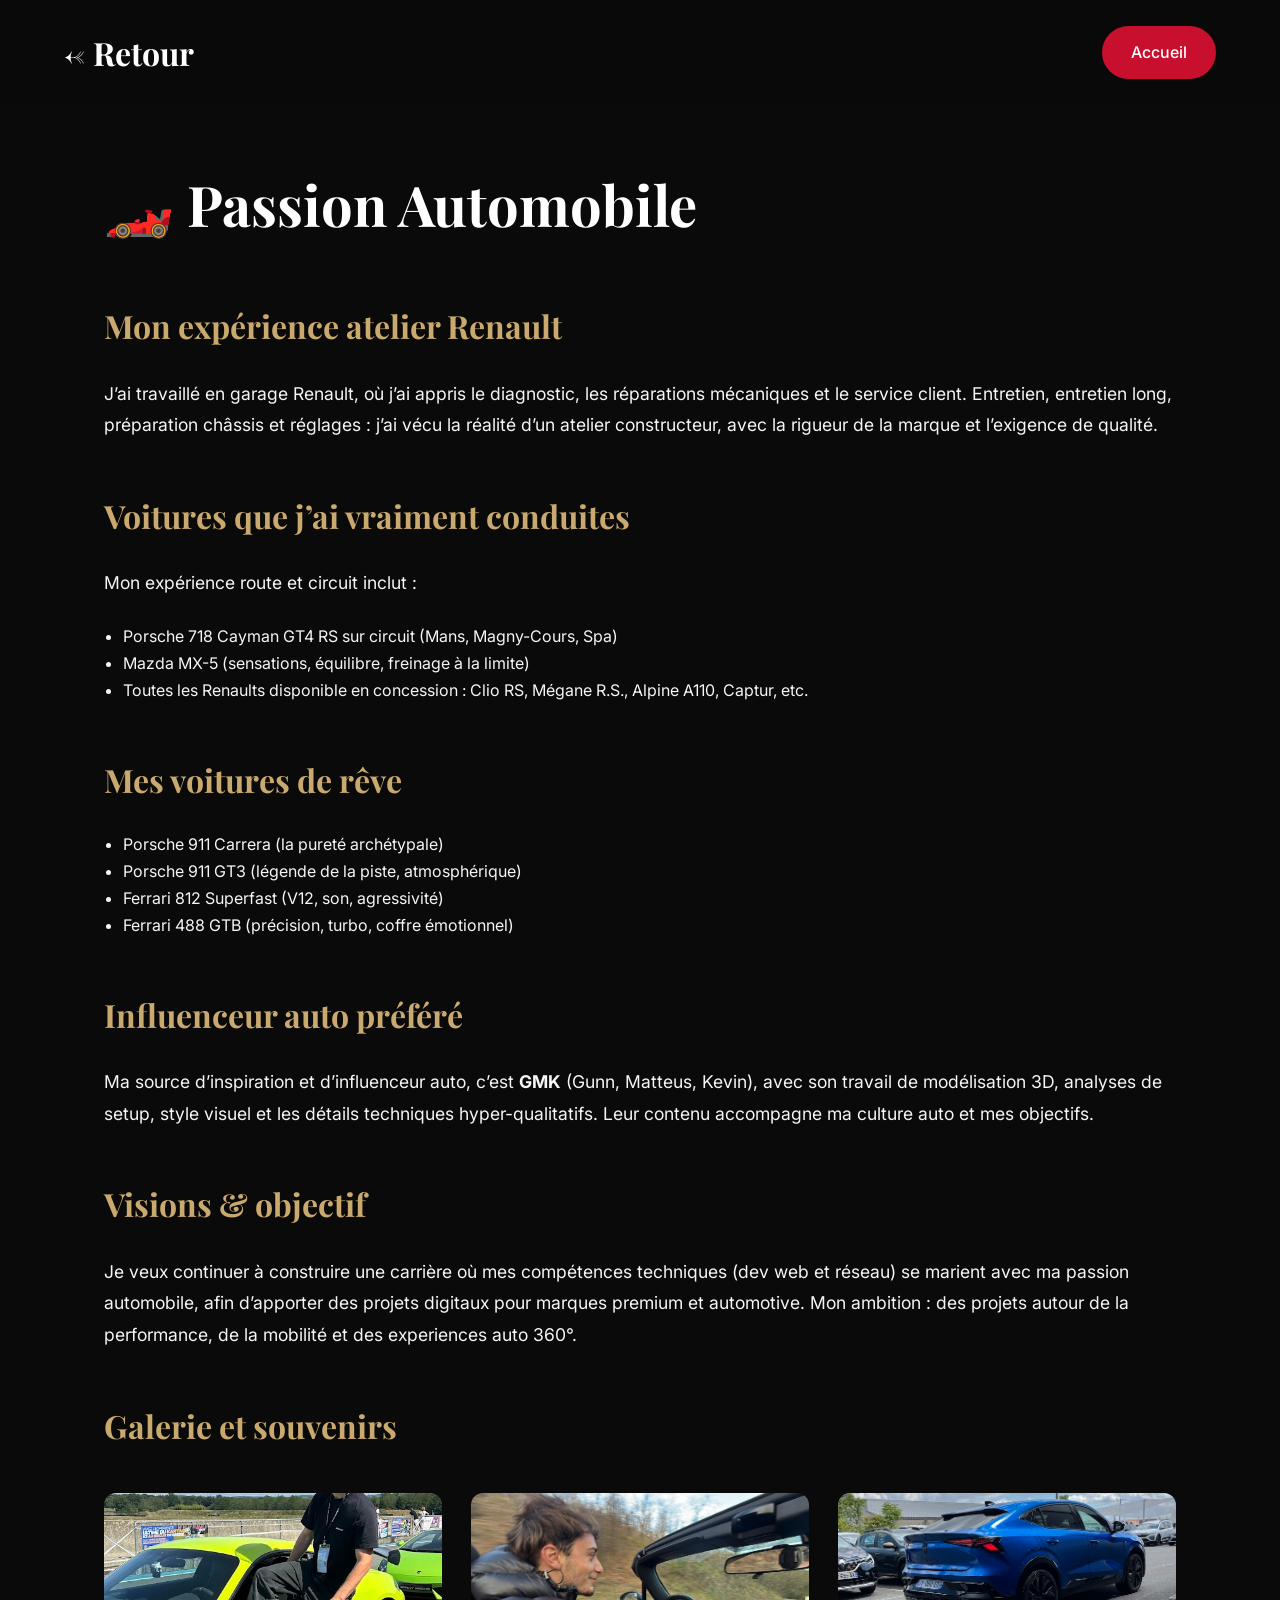
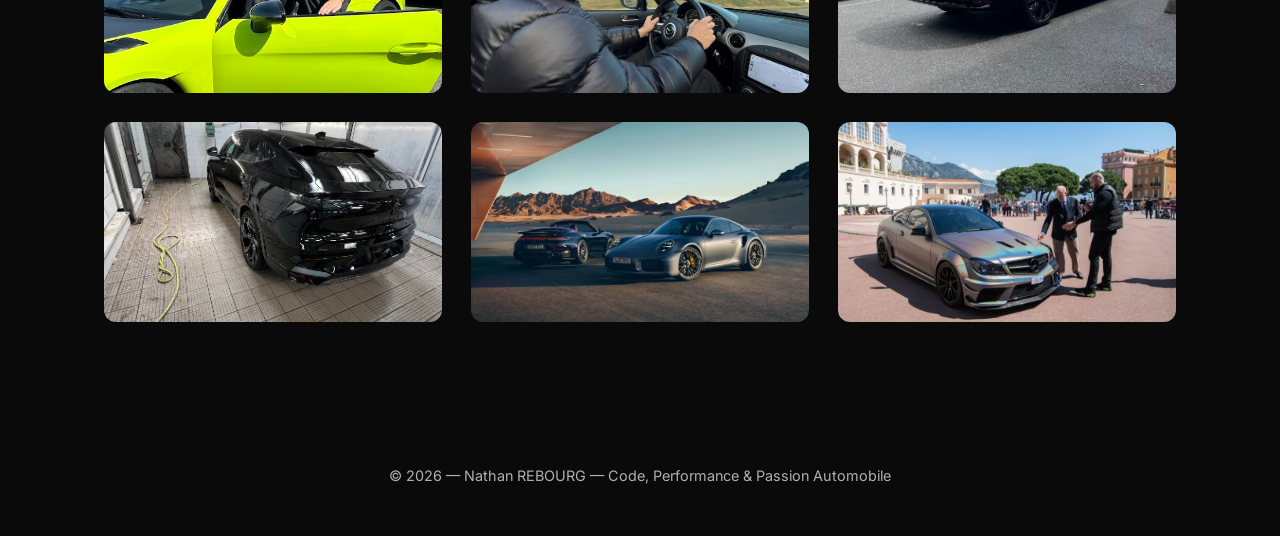
==== pages/automobile.html @ e1d22de0 "Mise à jour du portfolio: ajout des assets et pages" ====
<!DOCTYPE html>
<html lang="fr">
<head>
  <meta charset="UTF-8" />
  <meta name="viewport" content="width=device-width, initial-scale=1.0"/>
  <title>Passion Automobile - Nathan REBOURG</title>
  <link rel="preconnect" href="https://fonts.googleapis.com">
  <link rel="preconnect" href="https://fonts.gstatic.com" crossorigin>
  <link href="https://fonts.googleapis.com/css2?family=Playfair+Display:ital,wght@0,400;0,500;0,700;1,400&family=Inter:wght@300;400;500;600&display=swap" rel="stylesheet">
  <style>
    :root {
      --primary: #c8102e;
      --dark: #0a0a0a;
      --gray: #1e1e1e;
      --gold: #c9a96e;
      --light: #f5f5f5;
      --dim: #b0b0b0;
      --transition: all 0.4s ease;
    }
    * { margin:0; padding:0; box-sizing:border-box; }
    html { scroll-behavior: smooth; }
    body {
      font-family: 'Inter', sans-serif;
      background: var(--dark);
      color: var(--light);
      line-height: 1.7;
    }
    header {
      position: fixed;
      top: 0; left: 0; width: 100%;
      z-index: 1000;
      padding: 1.6rem 5%;
      display: flex;
      justify-content: space-between;
      align-items: center;
      background: rgba(10,10,10,0.95);
      backdrop-filter: blur(12px);
    }
    .logo {
      font-family: 'Playfair Display', serif;
      font-size: 2rem;
      font-weight: 700;
      color: white;
      text-decoration: none;
    }
    .back-btn {
      background: var(--primary);
      color: white;
      padding: 0.8rem 1.8rem;
      border-radius: 50px;
      text-decoration: none;
      font-weight: 500;
      transition: var(--transition);
    }
    .back-btn:hover {
      background: #a00d24;
      transform: translateY(-2px);
    }
    section {
      padding: 12vh 5% 6vh;
      max-width: 1200px;
      margin: 0 auto;
    }
    h1 {
      font-family: 'Playfair Display', serif;
      font-size: 3.5rem;
      margin-top: 3rem;
      margin-bottom: 2rem;
      color: white;
    }
    h2 {
      font-family: 'Playfair Display', serif;
      font-size: 2rem;
      margin-top: 3rem;
      margin-bottom: 1.5rem;
      color: var(--gold);
    }
    p {
      font-size: 1.1rem;
      margin-bottom: 1.5rem;
      color: var(--light);
      line-height: 1.8;
    }
    .gallery {
      display: grid;
      grid-template-columns: repeat(auto-fit, minmax(280px, 1fr));
      gap: 1.8rem;
      margin: 2.5rem 0;
    }
    .gallery img {
      width: 100%;
      border-radius: 12px;
      object-fit: cover;
      height: 200px;
      transition: var(--transition);
    }
    .gallery img:hover {
      transform: scale(1.05);
      box-shadow: 0 10px 35px rgba(200,16,46,0.3);
    }
    .car-card {
      background: var(--gray);
      border: 2px solid rgba(201,169,110,0.2);
      border-radius: 12px;
      padding: 2rem;
      margin: 1.5rem 0;
    }
    .car-card h3 {
      color: var(--primary);
      font-size: 1.4rem;
      margin-bottom: 0.5rem;
    }
    .specs {
      display: grid;
      grid-template-columns: repeat(auto-fit, minmax(150px, 1fr));
      gap: 1rem;
      margin-top: 1rem;
      font-size: 0.95rem;
      color: var(--dim);
    }
    .specs div {
      padding: 0.8rem;
      background: rgba(200,16,46,0.1);
      border-radius: 6px;
      border-left: 3px solid var(--primary);
    }
    footer {
      text-align: center;
      padding: 3rem;
      color: var(--dim);
      font-size: 0.9rem;
    }
  </style>
</head>
<body>

<header>
  <a href="../index.html" class="logo">← Retour</a>
  <a href="../index.html" class="back-btn">Accueil</a>
</header>

<section>
  <h1>🏎️ Passion Automobile</h1>
  
  <h2>Mon expérience atelier Renault</h2>
  <p>
    J’ai travaillé en garage Renault, où j’ai appris le diagnostic, les réparations mécaniques et le service client.
    Entretien, entretien long, préparation châssis et réglages : j’ai vécu la réalité d’un atelier constructeur, 
    avec la rigueur de la marque et l’exigence de qualité.
  </p>

  <h2>Voitures que j’ai vraiment conduites</h2>
  <p>
    Mon expérience route et circuit inclut :
  </p>
  <ul style="margin-left:1.2rem; color:var(--light);">
    <li>Porsche 718 Cayman GT4 RS sur circuit (Mans, Magny-Cours, Spa)</li>
    <li>Mazda MX-5 (sensations, équilibre, freinage à la limite)</li>
    <li>Toutes les Renaults disponible en concession : Clio RS, Mégane R.S., Alpine A110, Captur, etc.</li>
  </ul>

  <h2>Mes voitures de rêve</h2>
  <ul style="margin-left:1.2rem; color:var(--light);">
    <li>Porsche 911 Carrera (la pureté archétypale)</li>
    <li>Porsche 911 GT3 (légende de la piste, atmosphérique)</li>
    <li>Ferrari 812 Superfast (V12, son, agressivité)</li>
    <li>Ferrari 488 GTB (précision, turbo, coffre émotionnel)</li>
  </ul>

  <h2>Influenceur auto préféré</h2>
  <p>
    Ma source d’inspiration et d’influenceur auto, c’est <strong>GMK</strong> (Gunn, Matteus, Kevin), avec son travail de modélisation 3D, 
    analyses de setup, style visuel et les détails techniques hyper-qualitatifs. Leur contenu accompagne ma culture auto et mes objectifs.
  </p>

  <h2>Visions & objectif</h2>
  <p>
    Je veux continuer à construire une carrière où mes compétences techniques (dev web et réseau) se marient avec ma passion automobile, 
    afin d’apporter des projets digitaux pour marques premium et automotive. Mon ambition : des projets autour de la performance, de la mobilité 
    et des experiences auto 360°.
  </p>

  <h2>Galerie et souvenirs</h2>
  <div class="gallery">
    <img src="../assets/GT4RS.jpg" alt="Porsche GT4RS" />
    <img src="../assets/mx5.jpg" alt="Mazda MX5" />
    <img src="../assets/rafale.jpg" alt="Atelier Renault" />
    <img src="../assets/rafale2.jpg" alt="Rafale Renault" />
    <img src="../assets/turbos.webp" alt="Rêve TurboS" />
    <img src="../assets/gmk.webp" alt="Influenceur GMK" />
  </div>
</section>

<footer>
  © 2026 — Nathan REBOURG — Code, Performance & Passion Automobile
</footer>

</body>
</html>
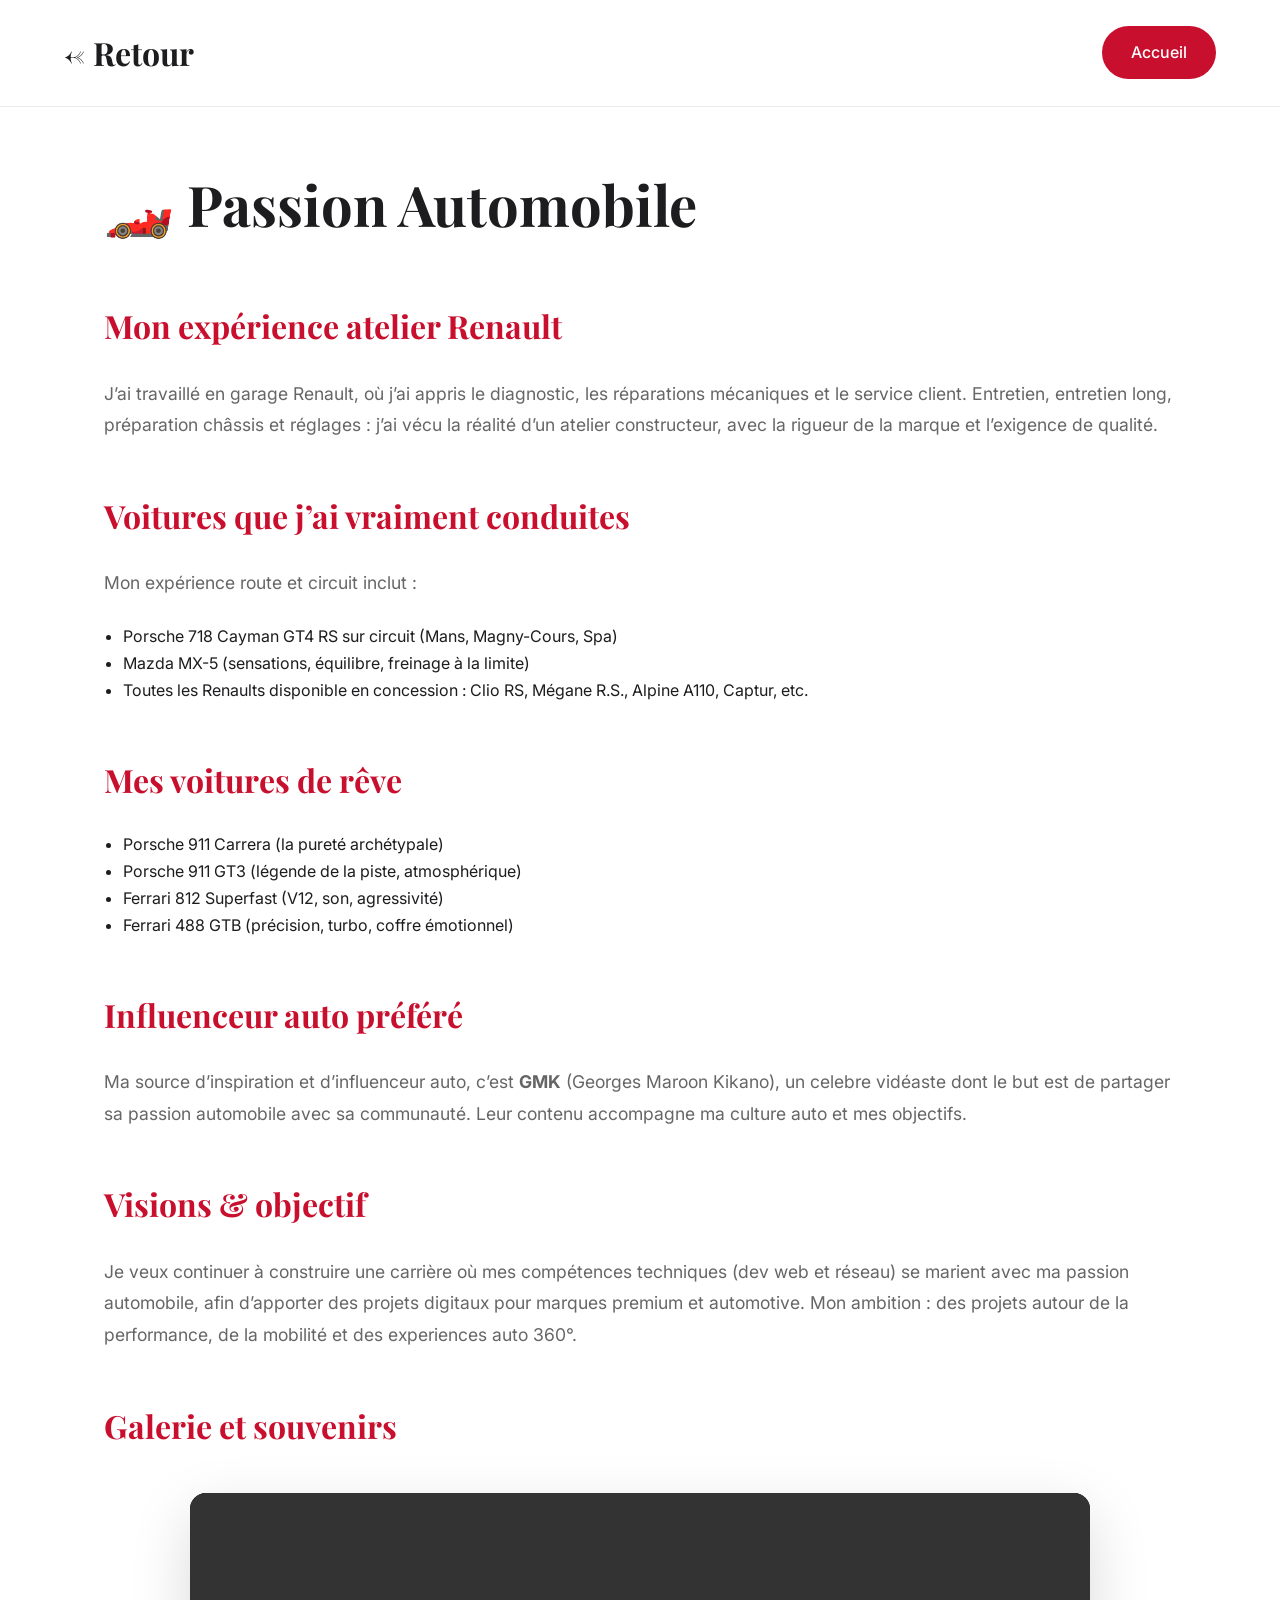
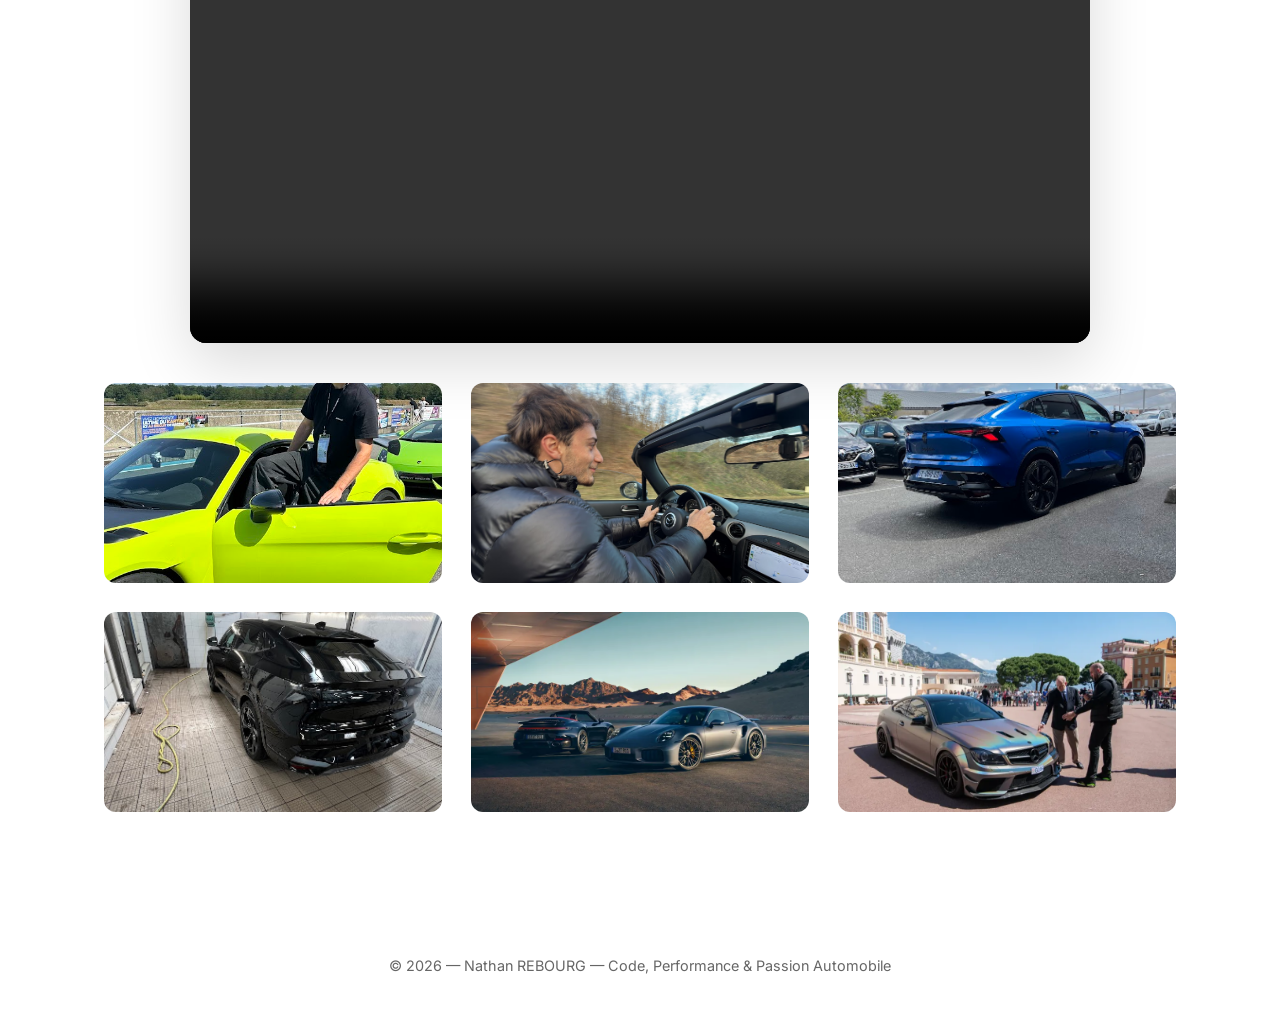
==== commit 23853b15: "Finalisation du portfolio: nouvelle page Musique, overlays galeries, page Sport améliorée, vidéo GT4" ====
--- a/pages/automobile.html
+++ b/pages/automobile.html
@@ -10,12 +10,11 @@
   <style>
     :root {
       --primary: #c8102e;
-      --dark: #0a0a0a;
-      --gray: #1e1e1e;
-      --gold: #c9a96e;
-      --light: #f5f5f5;
-      --dim: #b0b0b0;
-      --transition: all 0.4s ease;
+      --dark: #ffffff;
+      --gray: #f5f5f7;
+      --light: #1d1d1f;
+      --dim: #666666;
+      --transition: all 0.4s cubic-bezier(0.25, 0.46, 0.45, 0.94);
     }
     * { margin:0; padding:0; box-sizing:border-box; }
     html { scroll-behavior: smooth; }
@@ -33,14 +32,15 @@
       display: flex;
       justify-content: space-between;
       align-items: center;
-      background: rgba(10,10,10,0.95);
+      background: rgba(255,255,255,0.85);
       backdrop-filter: blur(12px);
+      border-bottom: 1px solid rgba(0,0,0,0.08);
     }
     .logo {
       font-family: 'Playfair Display', serif;
       font-size: 2rem;
       font-weight: 700;
-      color: white;
+      color: #1d1d1f;
       text-decoration: none;
     }
     .back-btn {
@@ -66,19 +66,19 @@
       font-size: 3.5rem;
       margin-top: 3rem;
       margin-bottom: 2rem;
-      color: white;
+      color: #1d1d1f;
     }
     h2 {
       font-family: 'Playfair Display', serif;
       font-size: 2rem;
       margin-top: 3rem;
       margin-bottom: 1.5rem;
-      color: var(--gold);
+      color: var(--primary);
     }
     p {
       font-size: 1.1rem;
       margin-bottom: 1.5rem;
-      color: var(--light);
+      color: var(--dim);
       line-height: 1.8;
     }
     .gallery {
@@ -124,6 +124,26 @@
       border-radius: 6px;
       border-left: 3px solid var(--primary);
     }
+    .video-container {
+      position: relative;
+      width: 100%;
+      max-width: 900px;
+      margin: 2.5rem auto;
+      border-radius: 16px;
+      overflow: hidden;
+      box-shadow: 0 20px 60px rgba(0,0,0,0.15);
+      transition: var(--transition);
+    }
+    .video-container:hover {
+      box-shadow: 0 30px 80px rgba(200,16,46,0.25);
+      transform: translateY(-4px);
+    }
+    .video-container video {
+      width: 100%;
+      height: auto;
+      display: block;
+      background: #000;
+    }
     footer {
       text-align: center;
       padding: 3rem;
@@ -169,8 +189,7 @@
 
   <h2>Influenceur auto préféré</h2>
   <p>
-    Ma source d’inspiration et d’influenceur auto, c’est <strong>GMK</strong> (Gunn, Matteus, Kevin), avec son travail de modélisation 3D, 
-    analyses de setup, style visuel et les détails techniques hyper-qualitatifs. Leur contenu accompagne ma culture auto et mes objectifs.
+    Ma source d’inspiration et d’influenceur auto, c’est <strong>GMK</strong> (Georges Maroon Kikano), un celebre vidéaste dont le but est de partager sa passion automobile avec sa communauté. Leur contenu accompagne ma culture auto et mes objectifs.
   </p>
 
   <h2>Visions & objectif</h2>
@@ -181,6 +200,15 @@
   </p>
 
   <h2>Galerie et souvenirs</h2>
+  
+  <div class="video-container">
+    <video controls controlsList="nodownload" style="width:100%; height:auto; background:#000;">
+      <source src="../assets/VIDEO_GT4RS.mov" type="video/quicktime">
+      <source src="../assets/VIDEO_GT4RS.mov" type="video/mp4">
+      <p>Votre navigateur ne supporte pas la balise vidéo. <a href="../assets/VIDEO_GT4RS.mov" download>Téléchargez la vidéo</a></p>
+    </video>
+  </div>
+
   <div class="gallery">
     <img src="../assets/GT4RS.jpg" alt="Porsche GT4RS" />
     <img src="../assets/mx5.jpg" alt="Mazda MX5" />
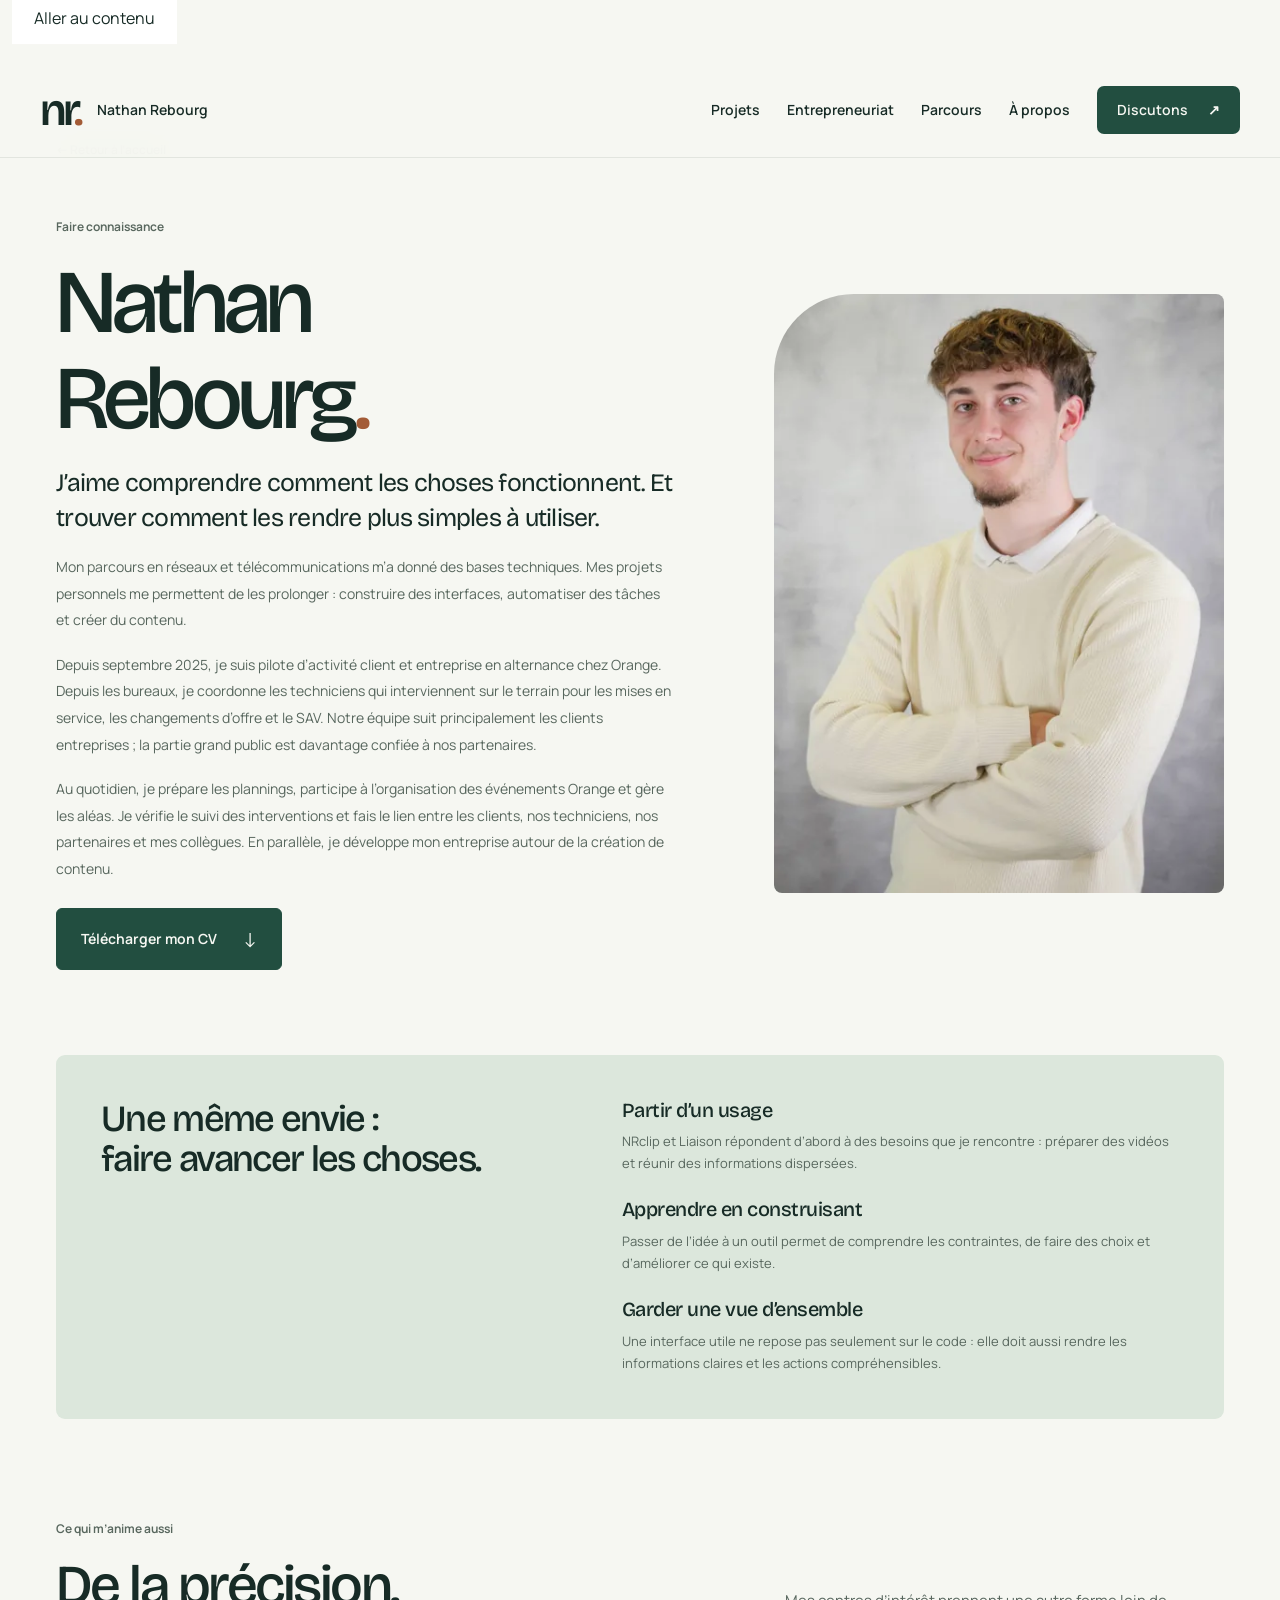
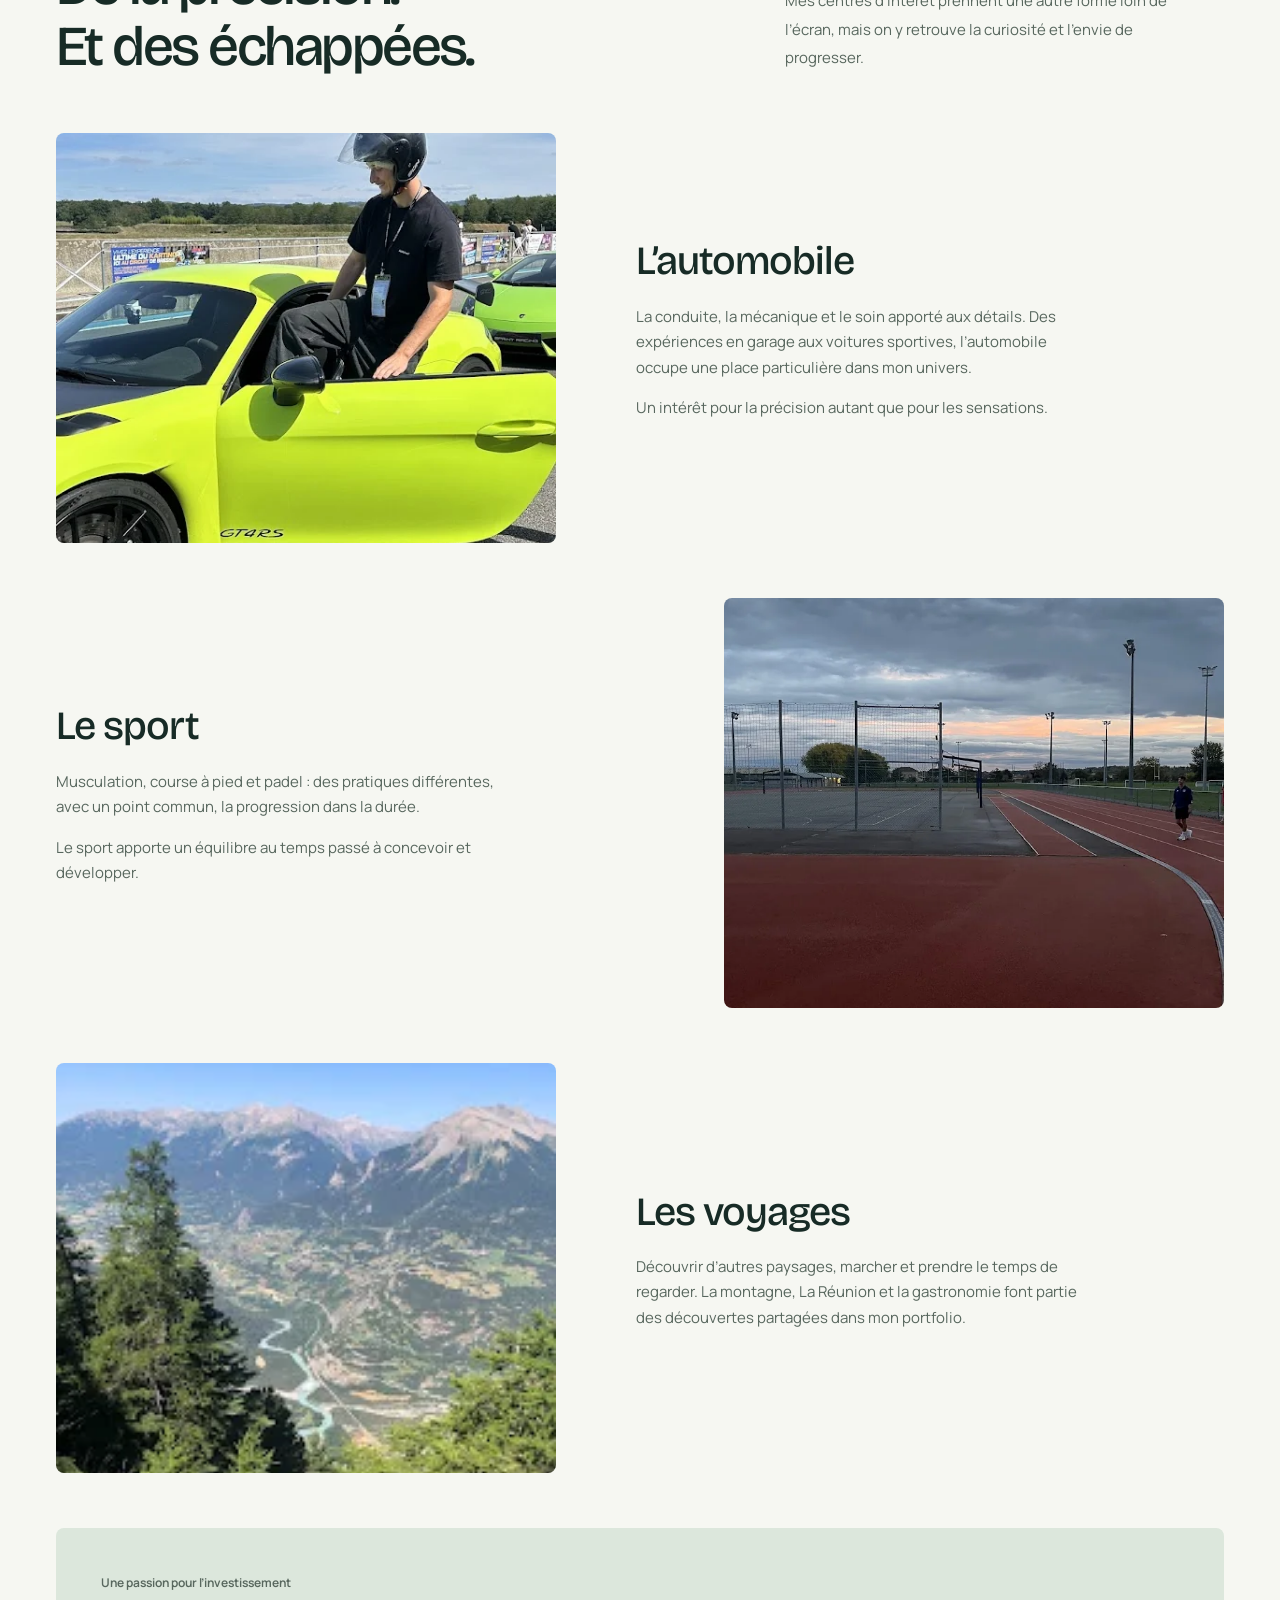
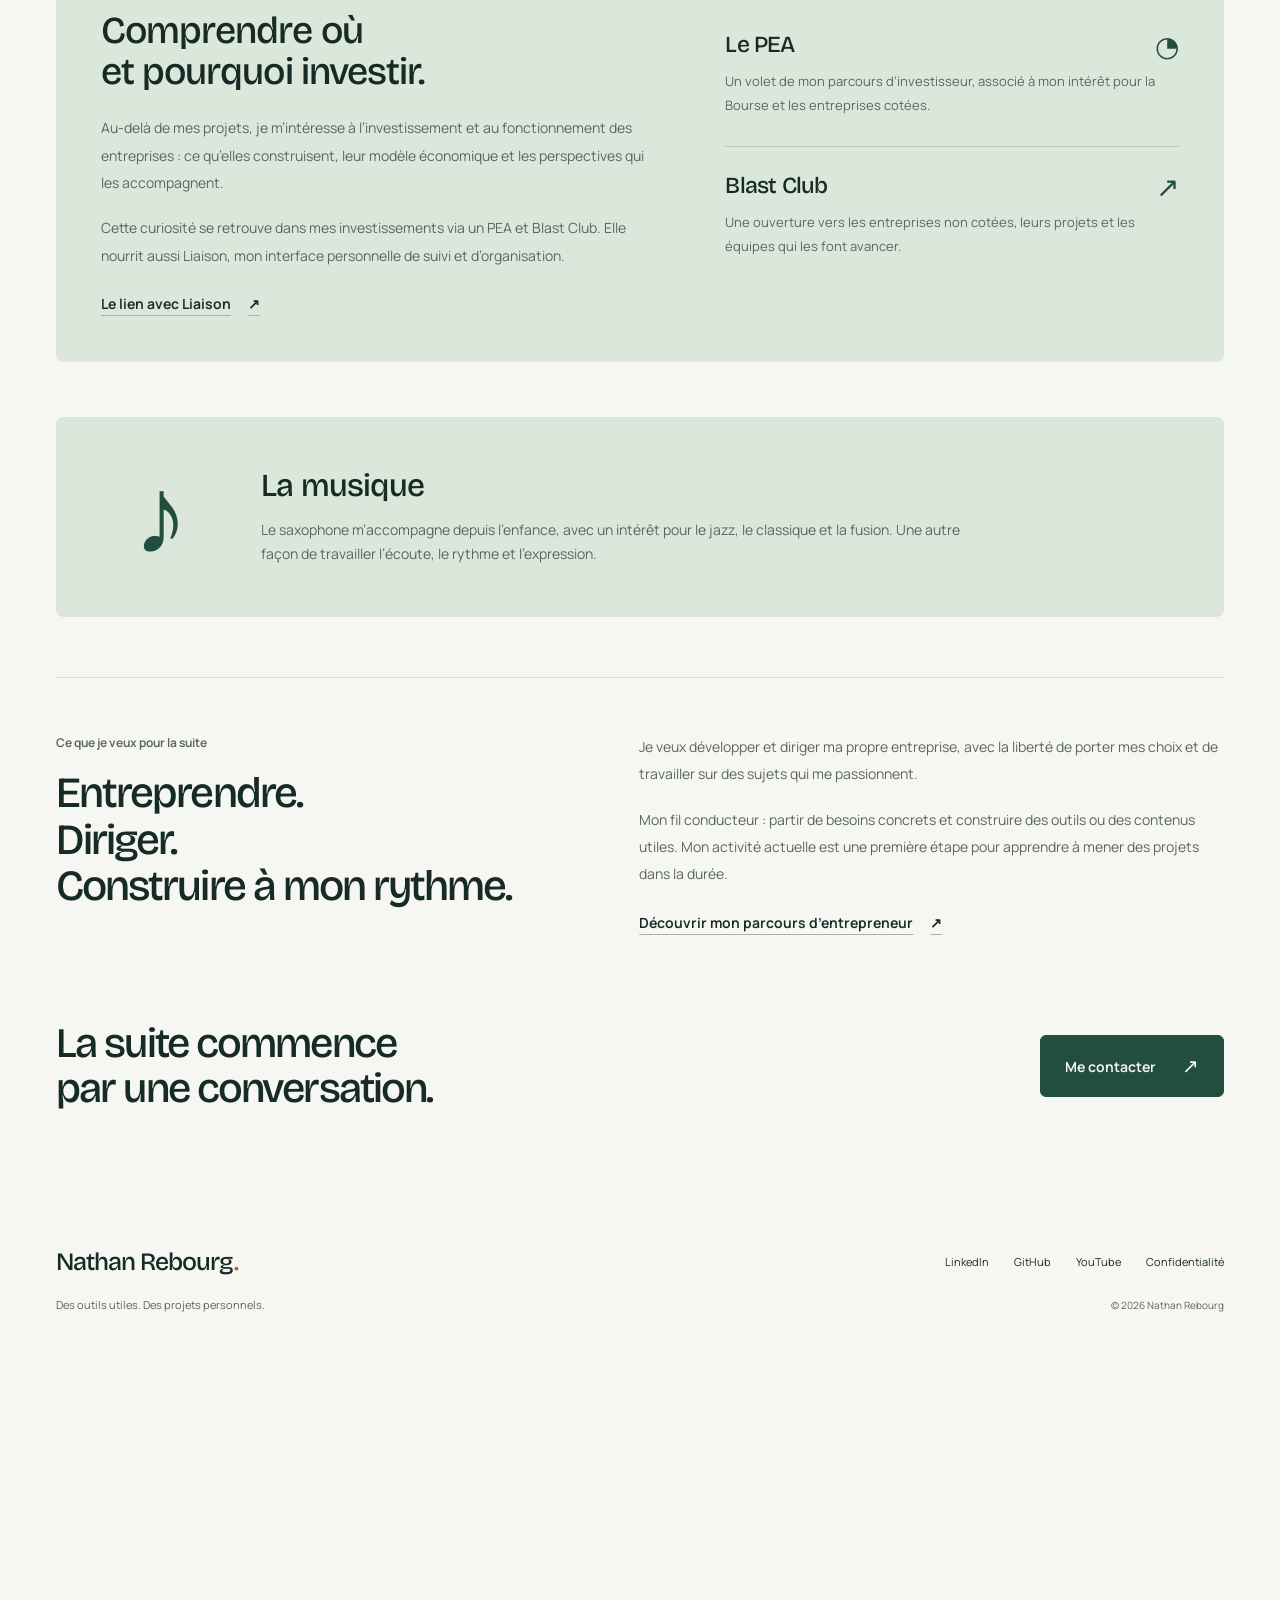
==== commit fc2c0767: "Add files via upload" ====
--- a/pages/automobile.html
+++ b/pages/automobile.html
@@ -1,227 +1 @@
-<!DOCTYPE html>
-<html lang="fr">
-<head>
-  <meta charset="UTF-8" />
-  <meta name="viewport" content="width=device-width, initial-scale=1.0"/>
-  <title>Passion Automobile - Nathan REBOURG</title>
-  <link rel="preconnect" href="https://fonts.googleapis.com">
-  <link rel="preconnect" href="https://fonts.gstatic.com" crossorigin>
-  <link href="https://fonts.googleapis.com/css2?family=Playfair+Display:ital,wght@0,400;0,500;0,700;1,400&family=Inter:wght@300;400;500;600&display=swap" rel="stylesheet">
-  <style>
-    :root {
-      --primary: #c8102e;
-      --dark: #ffffff;
-      --gray: #f5f5f7;
-      --light: #1d1d1f;
-      --dim: #666666;
-      --transition: all 0.4s cubic-bezier(0.25, 0.46, 0.45, 0.94);
-    }
-    * { margin:0; padding:0; box-sizing:border-box; }
-    html { scroll-behavior: smooth; }
-    body {
-      font-family: 'Inter', sans-serif;
-      background: var(--dark);
-      color: var(--light);
-      line-height: 1.7;
-    }
-    header {
-      position: fixed;
-      top: 0; left: 0; width: 100%;
-      z-index: 1000;
-      padding: 1.6rem 5%;
-      display: flex;
-      justify-content: space-between;
-      align-items: center;
-      background: rgba(255,255,255,0.85);
-      backdrop-filter: blur(12px);
-      border-bottom: 1px solid rgba(0,0,0,0.08);
-    }
-    .logo {
-      font-family: 'Playfair Display', serif;
-      font-size: 2rem;
-      font-weight: 700;
-      color: #1d1d1f;
-      text-decoration: none;
-    }
-    .back-btn {
-      background: var(--primary);
-      color: white;
-      padding: 0.8rem 1.8rem;
-      border-radius: 50px;
-      text-decoration: none;
-      font-weight: 500;
-      transition: var(--transition);
-    }
-    .back-btn:hover {
-      background: #a00d24;
-      transform: translateY(-2px);
-    }
-    section {
-      padding: 12vh 5% 6vh;
-      max-width: 1200px;
-      margin: 0 auto;
-    }
-    h1 {
-      font-family: 'Playfair Display', serif;
-      font-size: 3.5rem;
-      margin-top: 3rem;
-      margin-bottom: 2rem;
-      color: #1d1d1f;
-    }
-    h2 {
-      font-family: 'Playfair Display', serif;
-      font-size: 2rem;
-      margin-top: 3rem;
-      margin-bottom: 1.5rem;
-      color: var(--primary);
-    }
-    p {
-      font-size: 1.1rem;
-      margin-bottom: 1.5rem;
-      color: var(--dim);
-      line-height: 1.8;
-    }
-    .gallery {
-      display: grid;
-      grid-template-columns: repeat(auto-fit, minmax(280px, 1fr));
-      gap: 1.8rem;
-      margin: 2.5rem 0;
-    }
-    .gallery img {
-      width: 100%;
-      border-radius: 12px;
-      object-fit: cover;
-      height: 200px;
-      transition: var(--transition);
-    }
-    .gallery img:hover {
-      transform: scale(1.05);
-      box-shadow: 0 10px 35px rgba(200,16,46,0.3);
-    }
-    .car-card {
-      background: var(--gray);
-      border: 2px solid rgba(201,169,110,0.2);
-      border-radius: 12px;
-      padding: 2rem;
-      margin: 1.5rem 0;
-    }
-    .car-card h3 {
-      color: var(--primary);
-      font-size: 1.4rem;
-      margin-bottom: 0.5rem;
-    }
-    .specs {
-      display: grid;
-      grid-template-columns: repeat(auto-fit, minmax(150px, 1fr));
-      gap: 1rem;
-      margin-top: 1rem;
-      font-size: 0.95rem;
-      color: var(--dim);
-    }
-    .specs div {
-      padding: 0.8rem;
-      background: rgba(200,16,46,0.1);
-      border-radius: 6px;
-      border-left: 3px solid var(--primary);
-    }
-    .video-container {
-      position: relative;
-      width: 100%;
-      max-width: 900px;
-      margin: 2.5rem auto;
-      border-radius: 16px;
-      overflow: hidden;
-      box-shadow: 0 20px 60px rgba(0,0,0,0.15);
-      transition: var(--transition);
-    }
-    .video-container:hover {
-      box-shadow: 0 30px 80px rgba(200,16,46,0.25);
-      transform: translateY(-4px);
-    }
-    .video-container video {
-      width: 100%;
-      height: auto;
-      display: block;
-      background: #000;
-    }
-    footer {
-      text-align: center;
-      padding: 3rem;
-      color: var(--dim);
-      font-size: 0.9rem;
-    }
-  </style>
-</head>
-<body>
-
-<header>
-  <a href="../index.html" class="logo">← Retour</a>
-  <a href="../index.html" class="back-btn">Accueil</a>
-</header>
-
-<section>
-  <h1>🏎️ Passion Automobile</h1>
-  
-  <h2>Mon expérience atelier Renault</h2>
-  <p>
-    J’ai travaillé en garage Renault, où j’ai appris le diagnostic, les réparations mécaniques et le service client.
-    Entretien, entretien long, préparation châssis et réglages : j’ai vécu la réalité d’un atelier constructeur, 
-    avec la rigueur de la marque et l’exigence de qualité.
-  </p>
-
-  <h2>Voitures que j’ai vraiment conduites</h2>
-  <p>
-    Mon expérience route et circuit inclut :
-  </p>
-  <ul style="margin-left:1.2rem; color:var(--light);">
-    <li>Porsche 718 Cayman GT4 RS sur circuit (Mans, Magny-Cours, Spa)</li>
-    <li>Mazda MX-5 (sensations, équilibre, freinage à la limite)</li>
-    <li>Toutes les Renaults disponible en concession : Clio RS, Mégane R.S., Alpine A110, Captur, etc.</li>
-  </ul>
-
-  <h2>Mes voitures de rêve</h2>
-  <ul style="margin-left:1.2rem; color:var(--light);">
-    <li>Porsche 911 Carrera (la pureté archétypale)</li>
-    <li>Porsche 911 GT3 (légende de la piste, atmosphérique)</li>
-    <li>Ferrari 812 Superfast (V12, son, agressivité)</li>
-    <li>Ferrari 488 GTB (précision, turbo, coffre émotionnel)</li>
-  </ul>
-
-  <h2>Influenceur auto préféré</h2>
-  <p>
-    Ma source d’inspiration et d’influenceur auto, c’est <strong>GMK</strong> (Georges Maroon Kikano), un celebre vidéaste dont le but est de partager sa passion automobile avec sa communauté. Leur contenu accompagne ma culture auto et mes objectifs.
-  </p>
-
-  <h2>Visions & objectif</h2>
-  <p>
-    Je veux continuer à construire une carrière où mes compétences techniques (dev web et réseau) se marient avec ma passion automobile, 
-    afin d’apporter des projets digitaux pour marques premium et automotive. Mon ambition : des projets autour de la performance, de la mobilité 
-    et des experiences auto 360°.
-  </p>
-
-  <h2>Galerie et souvenirs</h2>
-  
-  <div class="video-container">
-    <video controls controlsList="nodownload" style="width:100%; height:auto; background:#000;">
-      <source src="../assets/VIDEO_GT4RS.mov" type="video/quicktime">
-      <source src="../assets/VIDEO_GT4RS.mov" type="video/mp4">
-      <p>Votre navigateur ne supporte pas la balise vidéo. <a href="../assets/VIDEO_GT4RS.mov" download>Téléchargez la vidéo</a></p>
-    </video>
-  </div>
-
-  <div class="gallery">
-    <img src="../assets/GT4RS.jpg" alt="Porsche GT4RS" />
-    <img src="../assets/mx5.jpg" alt="Mazda MX5" />
-    <img src="../assets/rafale.jpg" alt="Atelier Renault" />
-    <img src="../assets/rafale2.jpg" alt="Rafale Renault" />
-    <img src="../assets/turbos.webp" alt="Rêve TurboS" />
-    <img src="../assets/gmk.webp" alt="Influenceur GMK" />
-  </div>
-</section>
-
-<footer>
-  © 2026 — Nathan REBOURG — Code, Performance & Passion Automobile
-</footer>
-
-</body>
-</html>
+<!doctype html><html lang="fr"><head><meta charset="utf-8"><meta name="viewport" content="width=device-width, initial-scale=1"><meta http-equiv="refresh" content="0;url=a-propos.html#automobile"><title>À propos — Nathan Rebourg</title></head><body><p><a href="a-propos.html#automobile">Découvrir mes centres d’intérêt</a></p></body></html>
